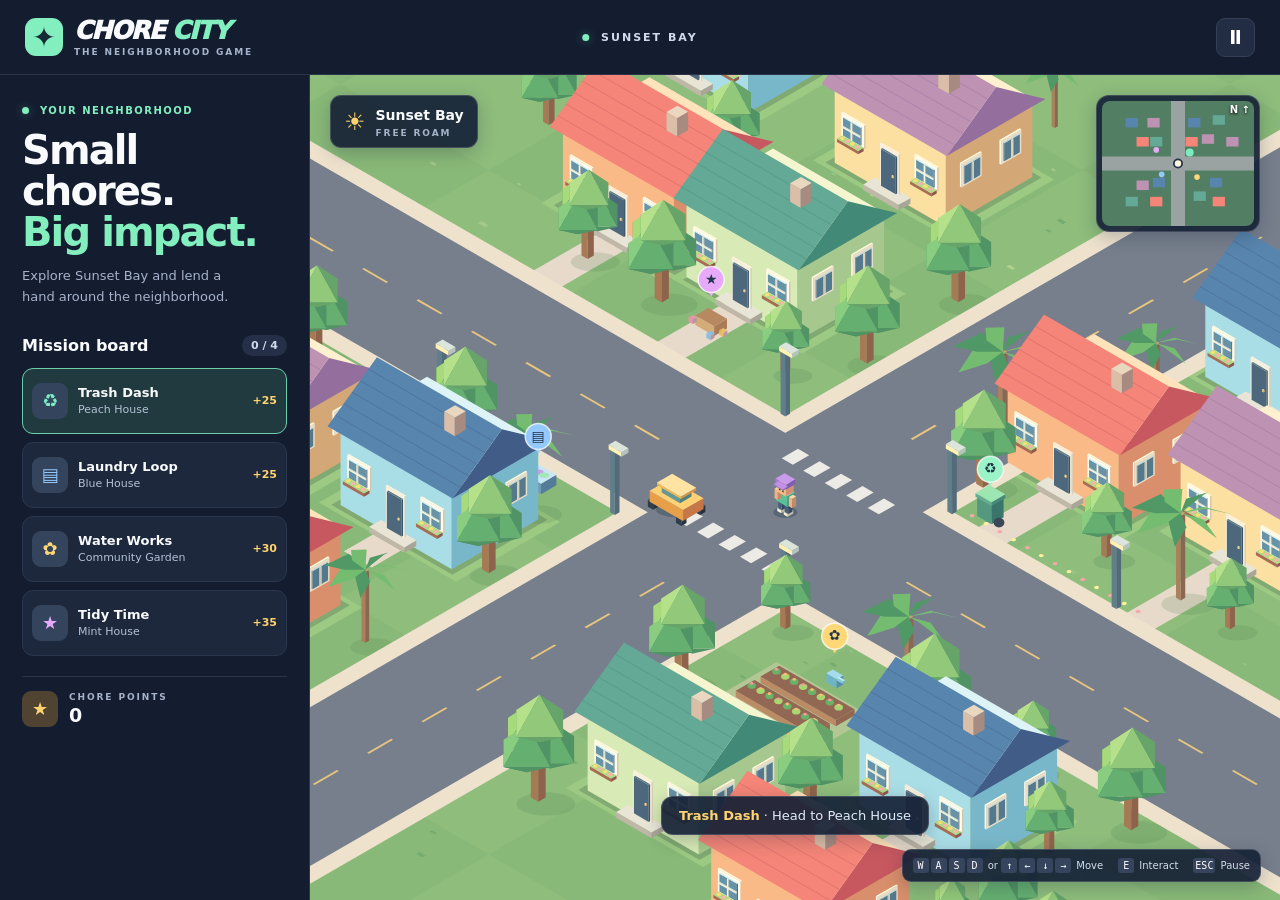
==== chore-city/index.html @ b817f6b3 "Publish Chore City: Sunset Bay" ====
<!doctype html>
<html lang="en">
<head>
<meta charset="utf-8">
<meta name="viewport" content="width=device-width, initial-scale=1">
<title>Chore City · Sunset Bay</title>
<link rel="stylesheet" href="style.css">
</head>
<body>
<header class="topbar">
  <div class="brand"><span class="brand-icon" aria-hidden="true">✦</span><div><b>CHORE<span> CITY</span></b><small>THE NEIGHBORHOOD GAME</small></div></div>
  <div class="location"><span></span> SUNSET BAY</div>
  <button id="pause" class="pause" aria-label="Pause game" title="Pause game">Ⅱ</button>
</header>
<main class="layout">
  <aside class="sidebar" aria-label="Mission tracker">
    <div class="intro"><div class="eyebrow"><span></span> YOUR NEIGHBORHOOD</div><h1>Small chores.<br><em>Big impact.</em></h1><p>Explore Sunset Bay and lend a hand around the neighborhood.</p></div>
    <div class="section-heading"><h2>Mission board</h2><span id="count">0 / 4</span></div>
    <div id="missions" class="missions"></div>
    <div class="score"><span class="coin">★</span><div><small>CHORE POINTS</small><strong id="points">0</strong></div></div>
  </aside>
  <section class="play" aria-label="Sunset Bay game">
    <canvas id="world" aria-label="Isometric view of the neighborhood"></canvas>
    <div class="world-label"><span>☀</span><div><b>Sunset Bay</b><small>FREE ROAM</small></div></div>
    <div class="map"><canvas id="map" width="152" height="125" aria-label="Neighborhood map"></canvas><span>N ↑</span></div>
    <div id="objective" class="objective" aria-live="polite"></div>
    <button id="touchInteract" class="touch-interact">Interact</button>
    <div class="touch-move" aria-label="Movement controls"><button data-move="ArrowUp" aria-label="Move up">↑</button><div><button data-move="ArrowLeft" aria-label="Move left">←</button><button data-move="ArrowDown" aria-label="Move down">↓</button><button data-move="ArrowRight" aria-label="Move right">→</button></div></div>
    <div class="controls"><span><kbd>W</kbd><kbd>A</kbd><kbd>S</kbd><kbd>D</kbd> or <kbd>↑</kbd><kbd>←</kbd><kbd>↓</kbd><kbd>→</kbd> Move</span><span><kbd>E</kbd> Interact</span><span><kbd>ESC</kbd> Pause</span></div>
    <dialog id="pauseMenu"><h2>Game paused</h2><p>Take your time. Sunset Bay will be here.</p><button id="resume">Resume game</button></dialog>
  </section>
</main>
<script src="game.js"></script>
</body>
</html>
---- chore-city/style.css ----
:root{color-scheme:dark;--bg:#121a2b;--line:#2a3446;--muted:#a7b3ca;--mint:#83efbf;--gold:#ffd36e;font-family:Inter,system-ui,sans-serif}
*{box-sizing:border-box}body{margin:0;background:var(--bg);color:#f8fafc}button{font:inherit;cursor:pointer}button:focus-visible{outline:2px solid var(--gold);outline-offset:3px}
.topbar{height:75px;display:flex;align-items:center;justify-content:space-between;padding:0 25px;background:#141d30;border-bottom:1px solid var(--line);position:relative;z-index:1}.brand{display:flex;align-items:center;gap:11px}.brand-icon{display:grid;place-items:center;background:var(--mint);color:#172b37;width:38px;height:38px;border-radius:11px;font-size:28px}.brand b{font-size:25px;font-weight:950;letter-spacing:-1.3px;line-height:1;display:block;font-style:italic}.brand b span{color:var(--mint)}.brand small,.world-label small,.score small{display:block;font-size:9px;letter-spacing:1.9px;font-weight:800;color:var(--muted);margin-top:4px}.location{position:absolute;left:50%;transform:translateX(-50%);font-size:11px;letter-spacing:2px;font-weight:800;color:#d1dbed}.location span,.eyebrow span{display:inline-block;width:7px;height:7px;border-radius:100%;background:var(--mint);margin-right:6px;box-shadow:0 0 10px #83efbf55}.pause{width:39px;height:39px;border:1px solid #354058;background:#222d43;color:white;border-radius:9px;font-size:19px;font-weight:800}
.layout{display:grid;grid-template-columns:310px minmax(0,1fr);min-height:calc(100dvh - 75px)}.sidebar{padding:30px 22px 24px;background:#141d30;border-right:1px solid #2b394d;display:flex;flex-direction:column;z-index:1}.eyebrow{font-size:10px;letter-spacing:1.5px;font-weight:850;color:var(--mint)}h1{font-size:40px;line-height:1.02;letter-spacing:-1.9px;margin:14px 0;font-weight:900}h1 em{color:var(--mint);font-style:normal}.intro p{font-size:13px;color:var(--muted);line-height:1.6;margin:0 0 27px;max-width:235px}.section-heading{display:flex;align-items:center;justify-content:space-between;margin-bottom:12px}.section-heading h2{font-size:16px;margin:0}.section-heading span{font-size:11px;background:#253048;border-radius:12px;padding:4px 9px;color:#d1dbed;font-weight:800}.missions{display:grid;gap:8px}.mission{width:100%;min-height:66px;display:flex;align-items:center;gap:10px;text-align:left;padding:9px;background:#1d283d;color:#f8fafc;border:1px solid #29364d;border-radius:11px}.mission[aria-pressed=true]{border-color:#6acfaa;background:#203a40}.mission-icon,.coin{flex:none;display:grid;place-items:center;width:36px;height:36px;border-radius:9px;background:#34445c;font-size:18px}.mission strong,.mission small{display:block}.mission strong{font-size:13px}.mission small{color:#b3c1d5;font-size:11px;margin-top:3px}.mission .reward{margin-left:auto;color:var(--gold);font-size:11px;font-weight:800;white-space:nowrap}.score{display:flex;align-items:center;gap:11px;margin-top:20px;padding:14px 0 0;border-top:1px solid var(--line)}.coin{background:#504332;color:var(--gold)}.score small{margin:0 0 2px}.score strong{font-size:19px}
.play{position:relative;min-height:670px;overflow:hidden;background:#78ad71}#world{position:absolute;width:100%;height:100%;display:block}.world-label,.map,.controls,.objective{position:absolute;background:#172337ed;border:1px solid #ffffff29;box-shadow:0 5px 18px #17233742}.world-label{top:20px;left:20px;display:flex;align-items:center;gap:10px;border-radius:11px;padding:9px 13px}.world-label>span{font-size:24px;color:var(--gold)}.world-label b{font-size:14px}.map{top:20px;right:20px;border-radius:13px;padding:5px}.map canvas{display:block;border-radius:8px}.map>span{position:absolute;right:9px;top:8px;font-size:10px;font-weight:900;color:white;text-shadow:0 1px 3px black}.controls{bottom:18px;right:19px;display:flex;gap:15px;border-radius:9px;padding:8px 10px;color:#d4deec;font-size:10px}.controls span{white-space:nowrap}kbd{display:inline-block;min-width:16px;text-align:center;padding:2px;background:#36455d;color:white;border-radius:3px;margin-right:2px;font-size:10px}.objective{bottom:65px;left:50%;transform:translateX(-50%);width:max-content;max-width:calc(100% - 34px);border-radius:12px;padding:11px 17px;text-align:center;font-size:13px;color:#e1ebf8}.objective b{color:var(--gold)}.touch-move,.touch-interact{display:none}dialog{border:1px solid #3d526d;background:#172337;color:white;border-radius:16px;padding:25px;max-width:90vw}dialog::backdrop{background:#101828a0}dialog h2{margin-top:0}dialog button,.touch-interact,.touch-move button{border:0;border-radius:8px;background:var(--mint);color:#142635;font-weight:800;padding:9px 13px}
@media(pointer:coarse),(max-width:680px){.touch-move,.touch-interact{display:block;position:absolute;bottom:13px;touch-action:none}.touch-move{left:12px;text-align:center}.touch-move button{margin:2px;opacity:.9}.touch-interact{right:12px}.controls{display:none}.objective{bottom:100px}}
@media(max-width:720px){.topbar{height:60px;padding:0 12px}.location{display:none}.layout{display:flex;flex-direction:column}.play{order:-1;min-height:65dvh}.sidebar{padding:18px}.intro p{margin-bottom:15px}.intro h1{font-size:29px}.intro h1 br{display:none}.missions{grid-template-columns:repeat(2,minmax(0,1fr))}.mission{gap:6px}.mission .reward{display:none}.map canvas{width:105px;height:auto}.map{right:10px;top:10px}.world-label{left:10px;top:10px}}
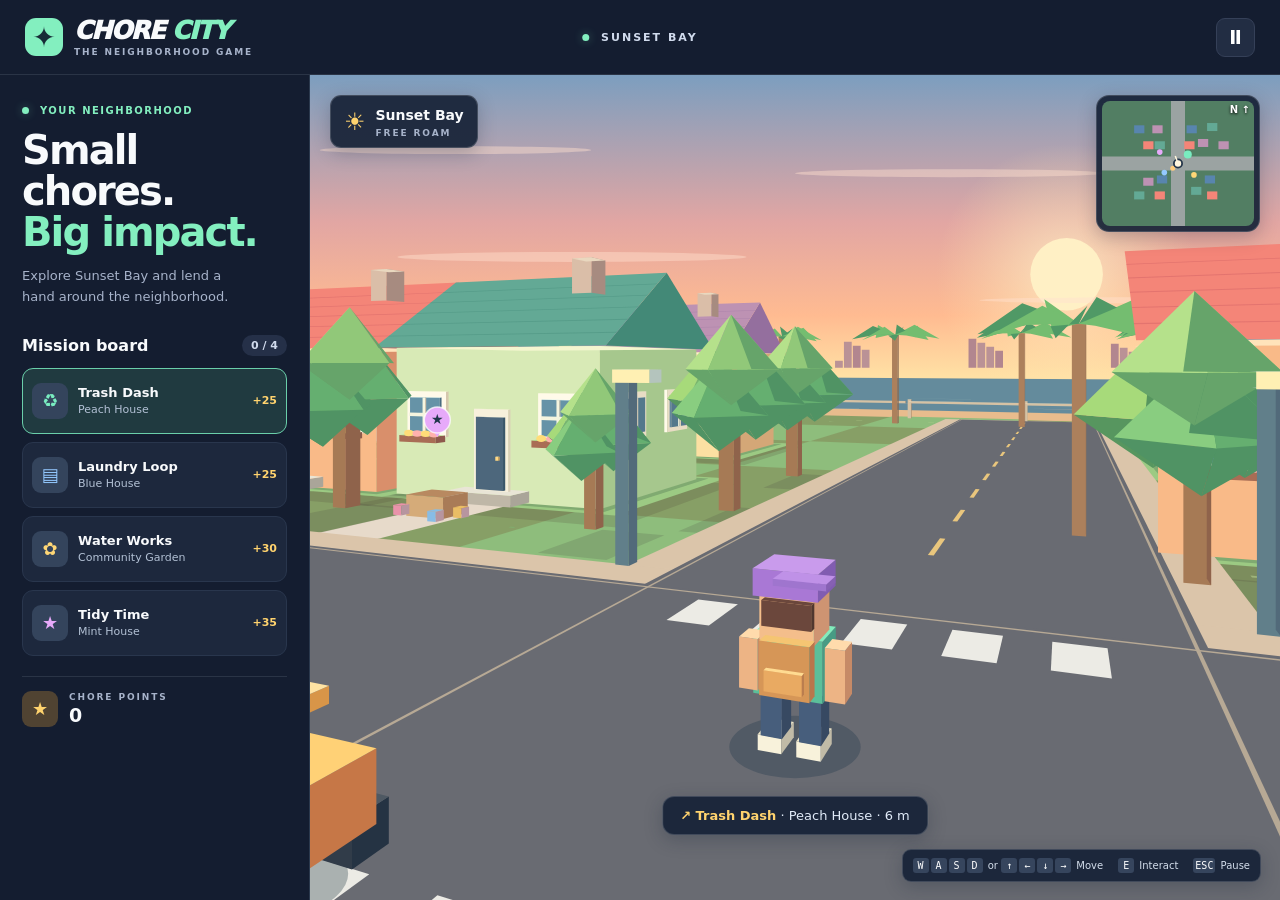
==== commit a2725f83: "Upgrade Chore City with third-person coastal visuals" ====
--- a/chore-city/index.html
+++ b/chore-city/index.html
@@ -4,7 +4,7 @@
 <meta charset="utf-8">
 <meta name="viewport" content="width=device-width, initial-scale=1">
 <title>Chore City · Sunset Bay</title>
-<link rel="stylesheet" href="style.css">
+<link rel="stylesheet" href="style.css?v=2">
 </head>
 <body>
 <header class="topbar">
@@ -20,7 +20,7 @@
     <div class="score"><span class="coin">★</span><div><small>CHORE POINTS</small><strong id="points">0</strong></div></div>
   </aside>
   <section class="play" aria-label="Sunset Bay game">
-    <canvas id="world" aria-label="Isometric view of the neighborhood"></canvas>
+    <canvas id="world" aria-label="Third-person view of the neighborhood"></canvas>
     <div class="world-label"><span>☀</span><div><b>Sunset Bay</b><small>FREE ROAM</small></div></div>
     <div class="map"><canvas id="map" width="152" height="125" aria-label="Neighborhood map"></canvas><span>N ↑</span></div>
     <div id="objective" class="objective" aria-live="polite"></div>
@@ -30,6 +30,6 @@
     <dialog id="pauseMenu"><h2>Game paused</h2><p>Take your time. Sunset Bay will be here.</p><button id="resume">Resume game</button></dialog>
   </section>
 </main>
-<script src="game.js"></script>
+<script src="game.js?v=2"></script>
 </body>
 </html>
--- a/chore-city/style.css
+++ b/chore-city/style.css
@@ -3,5 +3,7 @@
 .topbar{height:75px;display:flex;align-items:center;justify-content:space-between;padding:0 25px;background:#141d30;border-bottom:1px solid var(--line);position:relative;z-index:1}.brand{display:flex;align-items:center;gap:11px}.brand-icon{display:grid;place-items:center;background:var(--mint);color:#172b37;width:38px;height:38px;border-radius:11px;font-size:28px}.brand b{font-size:25px;font-weight:950;letter-spacing:-1.3px;line-height:1;display:block;font-style:italic}.brand b span{color:var(--mint)}.brand small,.world-label small,.score small{display:block;font-size:9px;letter-spacing:1.9px;font-weight:800;color:var(--muted);margin-top:4px}.location{position:absolute;left:50%;transform:translateX(-50%);font-size:11px;letter-spacing:2px;font-weight:800;color:#d1dbed}.location span,.eyebrow span{display:inline-block;width:7px;height:7px;border-radius:100%;background:var(--mint);margin-right:6px;box-shadow:0 0 10px #83efbf55}.pause{width:39px;height:39px;border:1px solid #354058;background:#222d43;color:white;border-radius:9px;font-size:19px;font-weight:800}
 .layout{display:grid;grid-template-columns:310px minmax(0,1fr);min-height:calc(100dvh - 75px)}.sidebar{padding:30px 22px 24px;background:#141d30;border-right:1px solid #2b394d;display:flex;flex-direction:column;z-index:1}.eyebrow{font-size:10px;letter-spacing:1.5px;font-weight:850;color:var(--mint)}h1{font-size:40px;line-height:1.02;letter-spacing:-1.9px;margin:14px 0;font-weight:900}h1 em{color:var(--mint);font-style:normal}.intro p{font-size:13px;color:var(--muted);line-height:1.6;margin:0 0 27px;max-width:235px}.section-heading{display:flex;align-items:center;justify-content:space-between;margin-bottom:12px}.section-heading h2{font-size:16px;margin:0}.section-heading span{font-size:11px;background:#253048;border-radius:12px;padding:4px 9px;color:#d1dbed;font-weight:800}.missions{display:grid;gap:8px}.mission{width:100%;min-height:66px;display:flex;align-items:center;gap:10px;text-align:left;padding:9px;background:#1d283d;color:#f8fafc;border:1px solid #29364d;border-radius:11px}.mission[aria-pressed=true]{border-color:#6acfaa;background:#203a40}.mission-icon,.coin{flex:none;display:grid;place-items:center;width:36px;height:36px;border-radius:9px;background:#34445c;font-size:18px}.mission strong,.mission small{display:block}.mission strong{font-size:13px}.mission small{color:#b3c1d5;font-size:11px;margin-top:3px}.mission .reward{margin-left:auto;color:var(--gold);font-size:11px;font-weight:800;white-space:nowrap}.score{display:flex;align-items:center;gap:11px;margin-top:20px;padding:14px 0 0;border-top:1px solid var(--line)}.coin{background:#504332;color:var(--gold)}.score small{margin:0 0 2px}.score strong{font-size:19px}
 .play{position:relative;min-height:670px;overflow:hidden;background:#78ad71}#world{position:absolute;width:100%;height:100%;display:block}.world-label,.map,.controls,.objective{position:absolute;background:#172337ed;border:1px solid #ffffff29;box-shadow:0 5px 18px #17233742}.world-label{top:20px;left:20px;display:flex;align-items:center;gap:10px;border-radius:11px;padding:9px 13px}.world-label>span{font-size:24px;color:var(--gold)}.world-label b{font-size:14px}.map{top:20px;right:20px;border-radius:13px;padding:5px}.map canvas{display:block;border-radius:8px}.map>span{position:absolute;right:9px;top:8px;font-size:10px;font-weight:900;color:white;text-shadow:0 1px 3px black}.controls{bottom:18px;right:19px;display:flex;gap:15px;border-radius:9px;padding:8px 10px;color:#d4deec;font-size:10px}.controls span{white-space:nowrap}kbd{display:inline-block;min-width:16px;text-align:center;padding:2px;background:#36455d;color:white;border-radius:3px;margin-right:2px;font-size:10px}.objective{bottom:65px;left:50%;transform:translateX(-50%);width:max-content;max-width:calc(100% - 34px);border-radius:12px;padding:11px 17px;text-align:center;font-size:13px;color:#e1ebf8}.objective b{color:var(--gold)}.touch-move,.touch-interact{display:none}dialog{border:1px solid #3d526d;background:#172337;color:white;border-radius:16px;padding:25px;max-width:90vw}dialog::backdrop{background:#101828a0}dialog h2{margin-top:0}dialog button,.touch-interact,.touch-move button{border:0;border-radius:8px;background:var(--mint);color:#142635;font-weight:800;padding:9px 13px}
-@media(pointer:coarse),(max-width:680px){.touch-move,.touch-interact{display:block;position:absolute;bottom:13px;touch-action:none}.touch-move{left:12px;text-align:center}.touch-move button{margin:2px;opacity:.9}.touch-interact{right:12px}.controls{display:none}.objective{bottom:100px}}
-@media(max-width:720px){.topbar{height:60px;padding:0 12px}.location{display:none}.layout{display:flex;flex-direction:column}.play{order:-1;min-height:65dvh}.sidebar{padding:18px}.intro p{margin-bottom:15px}.intro h1{font-size:29px}.intro h1 br{display:none}.missions{grid-template-columns:repeat(2,minmax(0,1fr))}.mission{gap:6px}.mission .reward{display:none}.map canvas{width:105px;height:auto}.map{right:10px;top:10px}.world-label{left:10px;top:10px}}
+@media(pointer:coarse),(max-width:720px){.touch-move,.touch-interact{display:block;position:absolute;bottom:13px;touch-action:none}.touch-move{left:12px;text-align:center}.touch-move button{margin:2px;min-width:46px;min-height:46px;opacity:.94;user-select:none}.touch-move button:active{background:var(--gold)}.touch-interact{right:12px;min-height:48px}.controls{display:none}.objective{bottom:119px}}
+@media(max-width:720px){.topbar{height:60px;padding:0 12px}.location{display:none}.layout{display:flex;flex-direction:column}.play{order:-1;min-height:max(415px,calc(100svh - 60px))}.sidebar{padding:18px}.intro p{margin-bottom:15px}.intro h1{font-size:29px}.intro h1 br{display:none}.missions{grid-template-columns:repeat(2,minmax(0,1fr))}.mission{gap:6px}.mission .reward{display:none}.map canvas{width:105px;height:auto}.map{right:10px;top:10px}.world-label{left:10px;top:10px}}
+
+@media (pointer:coarse) and (orientation:landscape) and (max-height:550px){.layout{display:flex;flex-direction:column}.play{order:-1;min-height:300px;height:calc(100svh - 60px)}.topbar{height:60px}.sidebar{padding:18px}.map canvas{width:92px;height:auto}.world-label,.map{top:10px}}
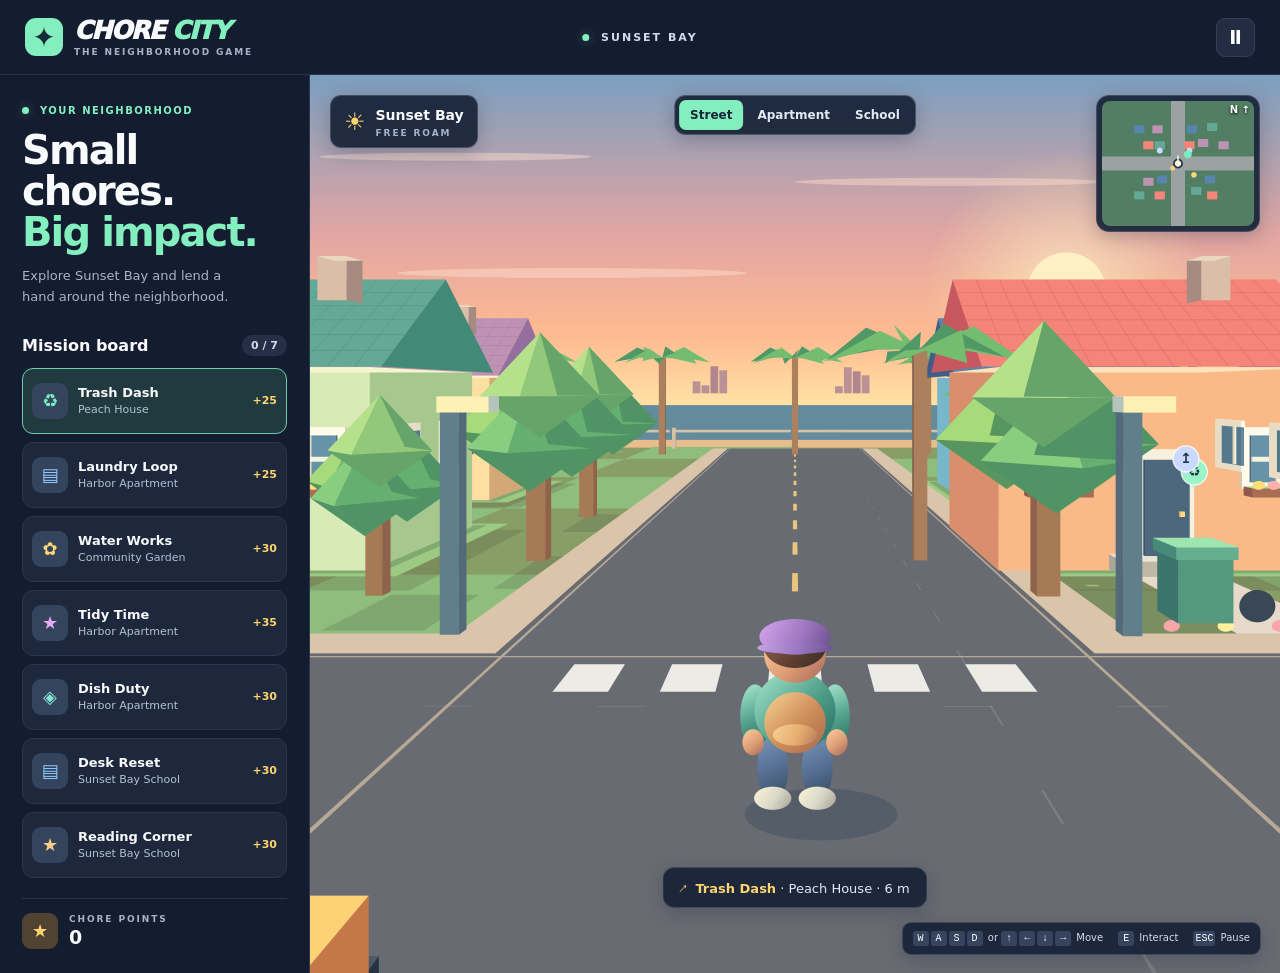
==== commit 29fc7972: "Add apartment and school to Chore City and align movement" ====
--- a/chore-city/index.html
+++ b/chore-city/index.html
@@ -4,7 +4,7 @@
 <meta charset="utf-8">
 <meta name="viewport" content="width=device-width, initial-scale=1">
 <title>Chore City · Sunset Bay</title>
-<link rel="stylesheet" href="style.css?v=2">
+<link rel="stylesheet" href="style.css?v=3">
 </head>
 <body>
 <header class="topbar">
@@ -15,14 +15,15 @@
 <main class="layout">
   <aside class="sidebar" aria-label="Mission tracker">
     <div class="intro"><div class="eyebrow"><span></span> YOUR NEIGHBORHOOD</div><h1>Small chores.<br><em>Big impact.</em></h1><p>Explore Sunset Bay and lend a hand around the neighborhood.</p></div>
-    <div class="section-heading"><h2>Mission board</h2><span id="count">0 / 4</span></div>
+    <div class="section-heading"><h2>Mission board</h2><span id="count">0 / 7</span></div>
     <div id="missions" class="missions"></div>
     <div class="score"><span class="coin">★</span><div><small>CHORE POINTS</small><strong id="points">0</strong></div></div>
   </aside>
   <section class="play" aria-label="Sunset Bay game">
     <canvas id="world" aria-label="Third-person view of the neighborhood"></canvas>
-    <div class="world-label"><span>☀</span><div><b>Sunset Bay</b><small>FREE ROAM</small></div></div>
-    <div class="map"><canvas id="map" width="152" height="125" aria-label="Neighborhood map"></canvas><span>N ↑</span></div>
+    <div class="world-label"><span>☀</span><div><b id="areaName">Sunset Bay</b><small>FREE ROAM</small></div></div>
+    <div class="map"><canvas id="map" width="152" height="125" aria-label="Neighborhood map"></canvas><span id="areaMapLabel">N ↑</span></div>
+    <nav class="area-switch" aria-label="Game environments"><button data-area="street" aria-pressed="true">Street</button><button data-area="apartment" aria-pressed="false">Apartment</button><button data-area="school" aria-pressed="false">School</button></nav>
     <div id="objective" class="objective" aria-live="polite"></div>
     <button id="touchInteract" class="touch-interact">Interact</button>
     <div class="touch-move" aria-label="Movement controls"><button data-move="ArrowUp" aria-label="Move up">↑</button><div><button data-move="ArrowLeft" aria-label="Move left">←</button><button data-move="ArrowDown" aria-label="Move down">↓</button><button data-move="ArrowRight" aria-label="Move right">→</button></div></div>
@@ -30,6 +31,6 @@
     <dialog id="pauseMenu"><h2>Game paused</h2><p>Take your time. Sunset Bay will be here.</p><button id="resume">Resume game</button></dialog>
   </section>
 </main>
-<script src="game.js?v=2"></script>
+<script src="game.js?v=3"></script>
 </body>
 </html>
--- a/chore-city/style.css
+++ b/chore-city/style.css
@@ -2,8 +2,17 @@
 *{box-sizing:border-box}body{margin:0;background:var(--bg);color:#f8fafc}button{font:inherit;cursor:pointer}button:focus-visible{outline:2px solid var(--gold);outline-offset:3px}
 .topbar{height:75px;display:flex;align-items:center;justify-content:space-between;padding:0 25px;background:#141d30;border-bottom:1px solid var(--line);position:relative;z-index:1}.brand{display:flex;align-items:center;gap:11px}.brand-icon{display:grid;place-items:center;background:var(--mint);color:#172b37;width:38px;height:38px;border-radius:11px;font-size:28px}.brand b{font-size:25px;font-weight:950;letter-spacing:-1.3px;line-height:1;display:block;font-style:italic}.brand b span{color:var(--mint)}.brand small,.world-label small,.score small{display:block;font-size:9px;letter-spacing:1.9px;font-weight:800;color:var(--muted);margin-top:4px}.location{position:absolute;left:50%;transform:translateX(-50%);font-size:11px;letter-spacing:2px;font-weight:800;color:#d1dbed}.location span,.eyebrow span{display:inline-block;width:7px;height:7px;border-radius:100%;background:var(--mint);margin-right:6px;box-shadow:0 0 10px #83efbf55}.pause{width:39px;height:39px;border:1px solid #354058;background:#222d43;color:white;border-radius:9px;font-size:19px;font-weight:800}
 .layout{display:grid;grid-template-columns:310px minmax(0,1fr);min-height:calc(100dvh - 75px)}.sidebar{padding:30px 22px 24px;background:#141d30;border-right:1px solid #2b394d;display:flex;flex-direction:column;z-index:1}.eyebrow{font-size:10px;letter-spacing:1.5px;font-weight:850;color:var(--mint)}h1{font-size:40px;line-height:1.02;letter-spacing:-1.9px;margin:14px 0;font-weight:900}h1 em{color:var(--mint);font-style:normal}.intro p{font-size:13px;color:var(--muted);line-height:1.6;margin:0 0 27px;max-width:235px}.section-heading{display:flex;align-items:center;justify-content:space-between;margin-bottom:12px}.section-heading h2{font-size:16px;margin:0}.section-heading span{font-size:11px;background:#253048;border-radius:12px;padding:4px 9px;color:#d1dbed;font-weight:800}.missions{display:grid;gap:8px}.mission{width:100%;min-height:66px;display:flex;align-items:center;gap:10px;text-align:left;padding:9px;background:#1d283d;color:#f8fafc;border:1px solid #29364d;border-radius:11px}.mission[aria-pressed=true]{border-color:#6acfaa;background:#203a40}.mission-icon,.coin{flex:none;display:grid;place-items:center;width:36px;height:36px;border-radius:9px;background:#34445c;font-size:18px}.mission strong,.mission small{display:block}.mission strong{font-size:13px}.mission small{color:#b3c1d5;font-size:11px;margin-top:3px}.mission .reward{margin-left:auto;color:var(--gold);font-size:11px;font-weight:800;white-space:nowrap}.score{display:flex;align-items:center;gap:11px;margin-top:20px;padding:14px 0 0;border-top:1px solid var(--line)}.coin{background:#504332;color:var(--gold)}.score small{margin:0 0 2px}.score strong{font-size:19px}
-.play{position:relative;min-height:670px;overflow:hidden;background:#78ad71}#world{position:absolute;width:100%;height:100%;display:block}.world-label,.map,.controls,.objective{position:absolute;background:#172337ed;border:1px solid #ffffff29;box-shadow:0 5px 18px #17233742}.world-label{top:20px;left:20px;display:flex;align-items:center;gap:10px;border-radius:11px;padding:9px 13px}.world-label>span{font-size:24px;color:var(--gold)}.world-label b{font-size:14px}.map{top:20px;right:20px;border-radius:13px;padding:5px}.map canvas{display:block;border-radius:8px}.map>span{position:absolute;right:9px;top:8px;font-size:10px;font-weight:900;color:white;text-shadow:0 1px 3px black}.controls{bottom:18px;right:19px;display:flex;gap:15px;border-radius:9px;padding:8px 10px;color:#d4deec;font-size:10px}.controls span{white-space:nowrap}kbd{display:inline-block;min-width:16px;text-align:center;padding:2px;background:#36455d;color:white;border-radius:3px;margin-right:2px;font-size:10px}.objective{bottom:65px;left:50%;transform:translateX(-50%);width:max-content;max-width:calc(100% - 34px);border-radius:12px;padding:11px 17px;text-align:center;font-size:13px;color:#e1ebf8}.objective b{color:var(--gold)}.touch-move,.touch-interact{display:none}dialog{border:1px solid #3d526d;background:#172337;color:white;border-radius:16px;padding:25px;max-width:90vw}dialog::backdrop{background:#101828a0}dialog h2{margin-top:0}dialog button,.touch-interact,.touch-move button{border:0;border-radius:8px;background:var(--mint);color:#142635;font-weight:800;padding:9px 13px}
+.play{position:relative;min-height:670px;overflow:hidden;background:#78ad71}#world{position:absolute;width:100%;height:100%;display:block}.world-label,.map,.controls,.objective{position:absolute;background:#172337ed;border:1px solid #ffffff29;box-shadow:0 5px 18px #17233742}.world-label{top:20px;left:20px;display:flex;align-items:center;gap:10px;border-radius:11px;padding:9px 13px}.world-label>span{font-size:24px;color:var(--gold)}.world-label b{font-size:14px}.map{top:20px;right:20px;border-radius:13px;padding:5px}.map canvas{display:block;width:152px;height:auto;border-radius:8px}.map>span{position:absolute;right:9px;top:8px;font-size:10px;font-weight:900;color:white;text-shadow:0 1px 3px black}.controls{bottom:18px;right:19px;display:flex;gap:15px;border-radius:9px;padding:8px 10px;color:#d4deec;font-size:10px}.controls span{white-space:nowrap}kbd{display:inline-block;min-width:16px;text-align:center;padding:2px;background:#36455d;color:white;border-radius:3px;margin-right:2px;font-size:10px}.objective{bottom:65px;left:50%;transform:translateX(-50%);width:max-content;max-width:calc(100% - 34px);border-radius:12px;padding:11px 17px;text-align:center;font-size:13px;color:#e1ebf8}.objective b{color:var(--gold)}.touch-move,.touch-interact{display:none}dialog{border:1px solid #3d526d;background:#172337;color:white;border-radius:16px;padding:25px;max-width:90vw}dialog::backdrop{background:#101828a0}dialog h2{margin-top:0}dialog button,.touch-interact,.touch-move button{border:0;border-radius:8px;background:var(--mint);color:#142635;font-weight:800;padding:9px 13px}
 @media(pointer:coarse),(max-width:720px){.touch-move,.touch-interact{display:block;position:absolute;bottom:13px;touch-action:none}.touch-move{left:12px;text-align:center}.touch-move button{margin:2px;min-width:46px;min-height:46px;opacity:.94;user-select:none}.touch-move button:active{background:var(--gold)}.touch-interact{right:12px;min-height:48px}.controls{display:none}.objective{bottom:119px}}
 @media(max-width:720px){.topbar{height:60px;padding:0 12px}.location{display:none}.layout{display:flex;flex-direction:column}.play{order:-1;min-height:max(415px,calc(100svh - 60px))}.sidebar{padding:18px}.intro p{margin-bottom:15px}.intro h1{font-size:29px}.intro h1 br{display:none}.missions{grid-template-columns:repeat(2,minmax(0,1fr))}.mission{gap:6px}.mission .reward{display:none}.map canvas{width:105px;height:auto}.map{right:10px;top:10px}.world-label{left:10px;top:10px}}
 
 @media (pointer:coarse) and (orientation:landscape) and (max-height:550px){.layout{display:flex;flex-direction:column}.play{order:-1;min-height:300px;height:calc(100svh - 60px)}.topbar{height:60px}.sidebar{padding:18px}.map canvas{width:92px;height:auto}.world-label,.map{top:10px}}
+
+.area-switch{position:absolute;top:20px;left:50%;transform:translateX(-50%);display:flex;gap:3px;padding:4px;border:1px solid #ffffff35;border-radius:11px;background:#172337ed;box-shadow:0 5px 18px #17233742}
+.area-switch button{border:0;border-radius:7px;padding:8px 11px;color:#e2eaf4;background:transparent;font-size:12px;font-weight:750}
+.area-switch button[aria-pressed=true]{background:#83efbf;color:#172337}
+@media(max-width:720px){.area-switch{top:80px;left:10px;transform:none}.area-switch button{min-height:38px}}
+@media(pointer:coarse) and (orientation:landscape) and (max-height:550px){.area-switch{top:10px;left:50%;transform:translateX(-50%)}}
+
+@media(721px <= width <= 1200px){.area-switch{top:93px;left:20px;transform:none}}
+.direction{display:inline-block;font:800 15px Arial,sans-serif;transform:rotate(var(--turn));margin-right:3px}
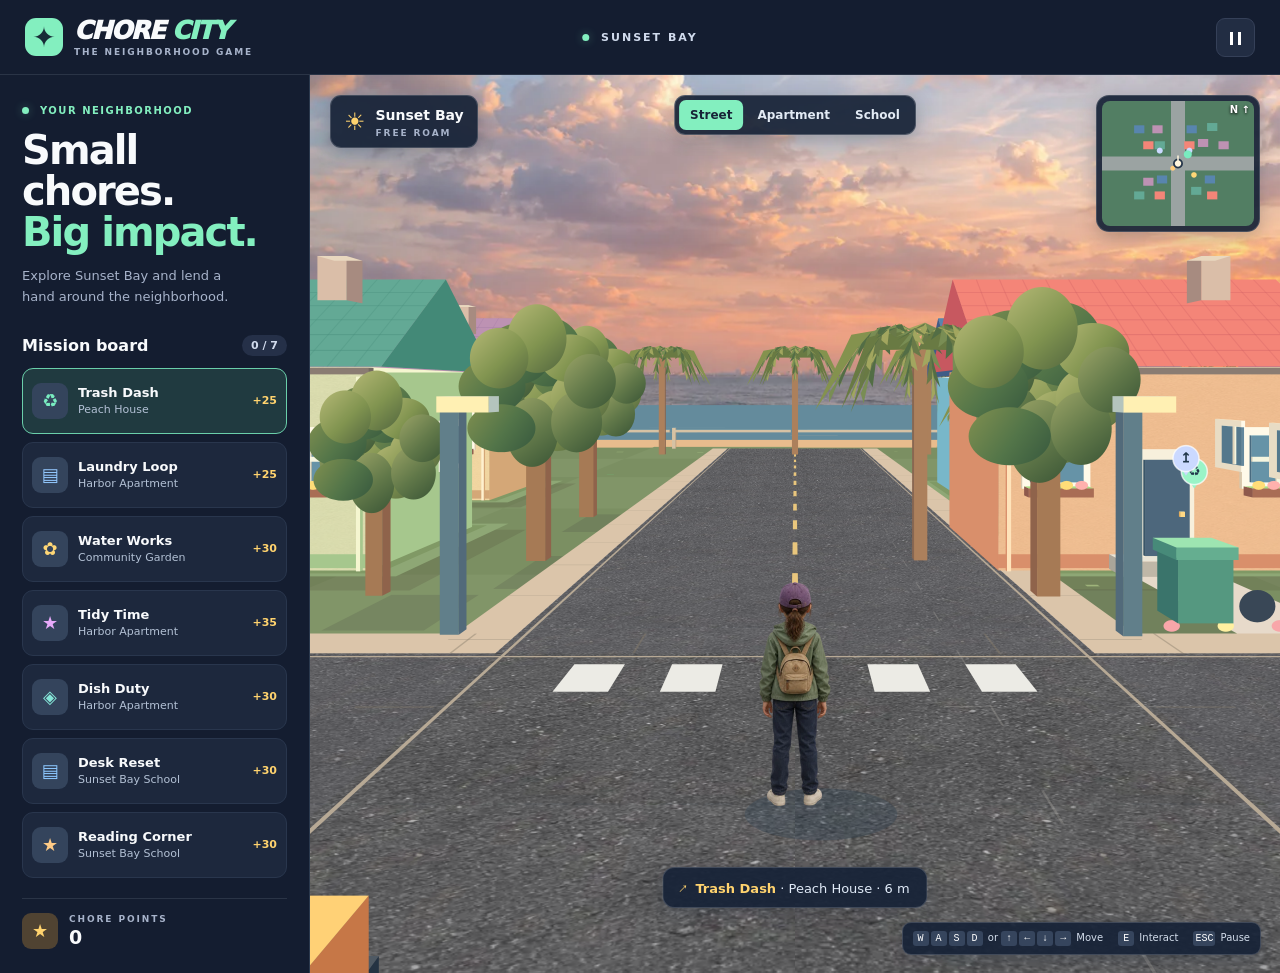
==== commit 6ec9ff5a: "Add photographic materials and character art to Chore City" ====
--- a/chore-city/index.html
+++ b/chore-city/index.html
@@ -4,13 +4,13 @@
 <meta charset="utf-8">
 <meta name="viewport" content="width=device-width, initial-scale=1">
 <title>Chore City · Sunset Bay</title>
-<link rel="stylesheet" href="style.css?v=3">
+<link rel="stylesheet" href="style.css?v=4">
 </head>
 <body>
 <header class="topbar">
   <div class="brand"><span class="brand-icon" aria-hidden="true">✦</span><div><b>CHORE<span> CITY</span></b><small>THE NEIGHBORHOOD GAME</small></div></div>
   <div class="location"><span></span> SUNSET BAY</div>
-  <button id="pause" class="pause" aria-label="Pause game" title="Pause game">Ⅱ</button>
+  <button id="pause" class="pause" aria-label="Pause game" title="Pause game"></button>
 </header>
 <main class="layout">
   <aside class="sidebar" aria-label="Mission tracker">
@@ -31,6 +31,6 @@
     <dialog id="pauseMenu"><h2>Game paused</h2><p>Take your time. Sunset Bay will be here.</p><button id="resume">Resume game</button></dialog>
   </section>
 </main>
-<script src="game.js?v=3"></script>
+<script src="game.js?v=4"></script>
 </body>
 </html>
--- a/chore-city/style.css
+++ b/chore-city/style.css
@@ -16,3 +16,4 @@
 
 @media(721px <= width <= 1200px){.area-switch{top:93px;left:20px;transform:none}}
 .direction{display:inline-block;font:800 15px Arial,sans-serif;transform:rotate(var(--turn));margin-right:3px}
+.pause::before{content:"";display:inline-block;width:11px;height:13px;border-inline:3px solid currentColor;box-sizing:border-box;vertical-align:middle}
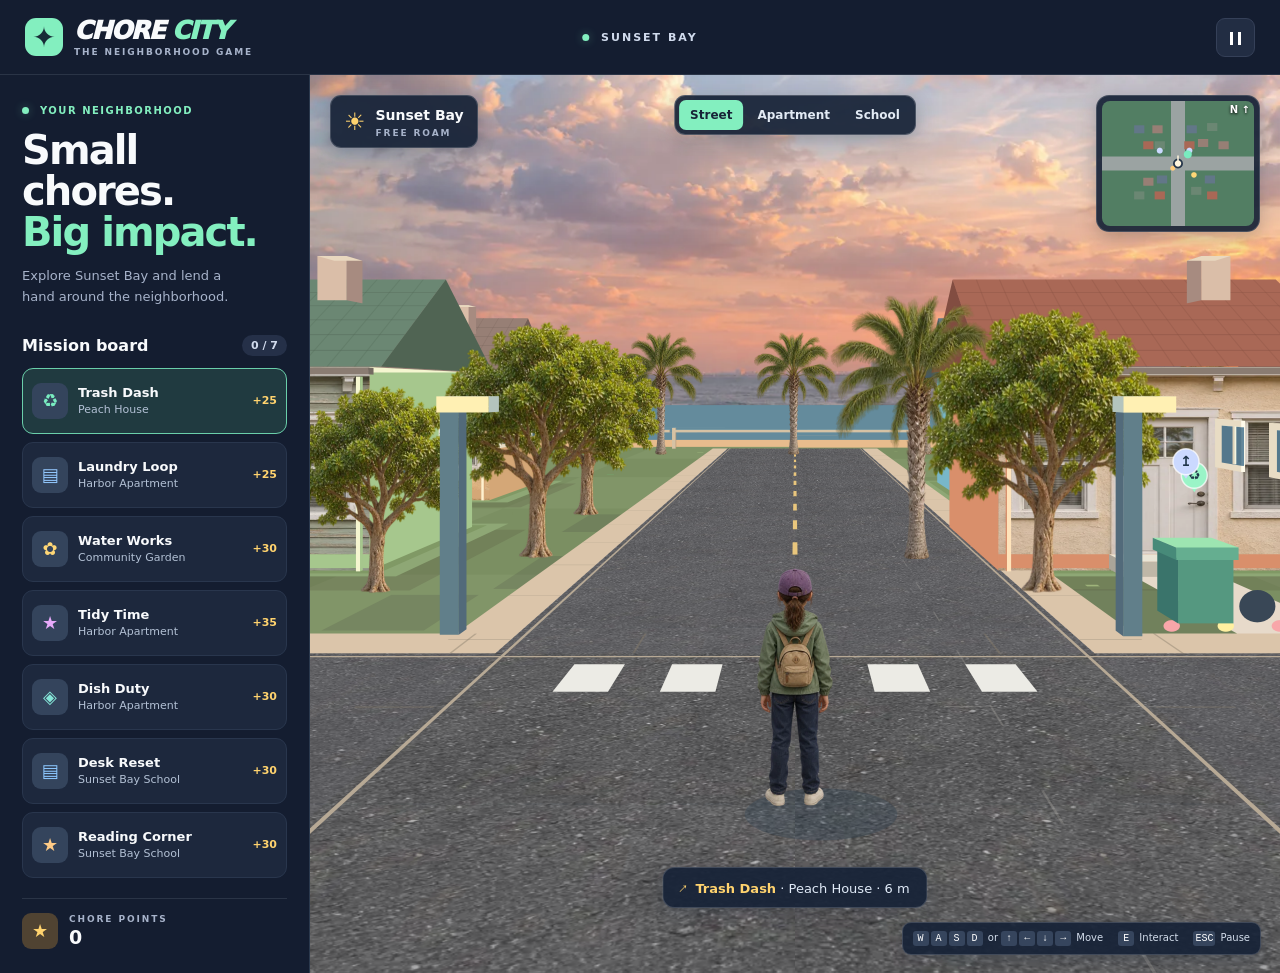
==== commit 57d9282c: "Upgrade neighborhood props and animate the player walk cycle" ====
--- a/chore-city/index.html
+++ b/chore-city/index.html
@@ -4,7 +4,7 @@
 <meta charset="utf-8">
 <meta name="viewport" content="width=device-width, initial-scale=1">
 <title>Chore City · Sunset Bay</title>
-<link rel="stylesheet" href="style.css?v=4">
+<link rel="stylesheet" href="style.css?v=5">
 </head>
 <body>
 <header class="topbar">
@@ -31,6 +31,6 @@
     <dialog id="pauseMenu"><h2>Game paused</h2><p>Take your time. Sunset Bay will be here.</p><button id="resume">Resume game</button></dialog>
   </section>
 </main>
-<script src="game.js?v=4"></script>
+<script src="game.js?v=5"></script>
 </body>
 </html>
